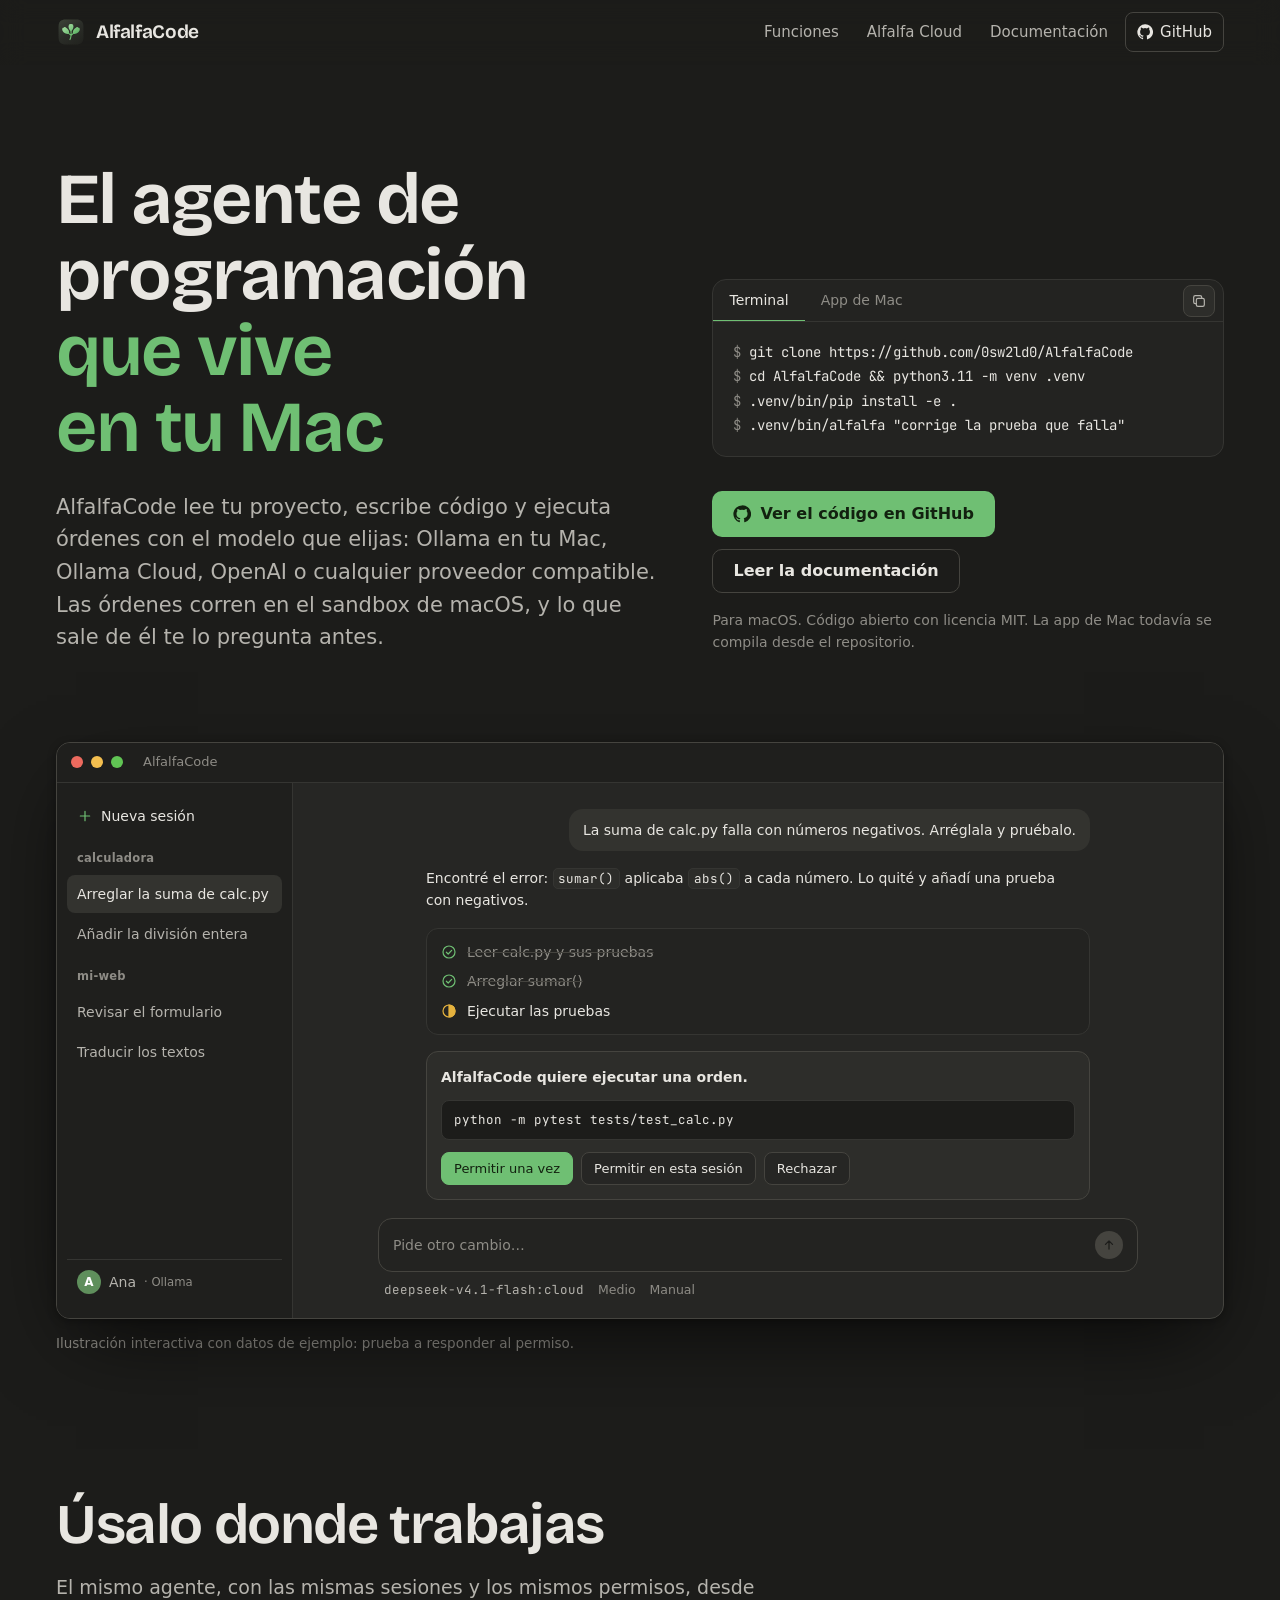
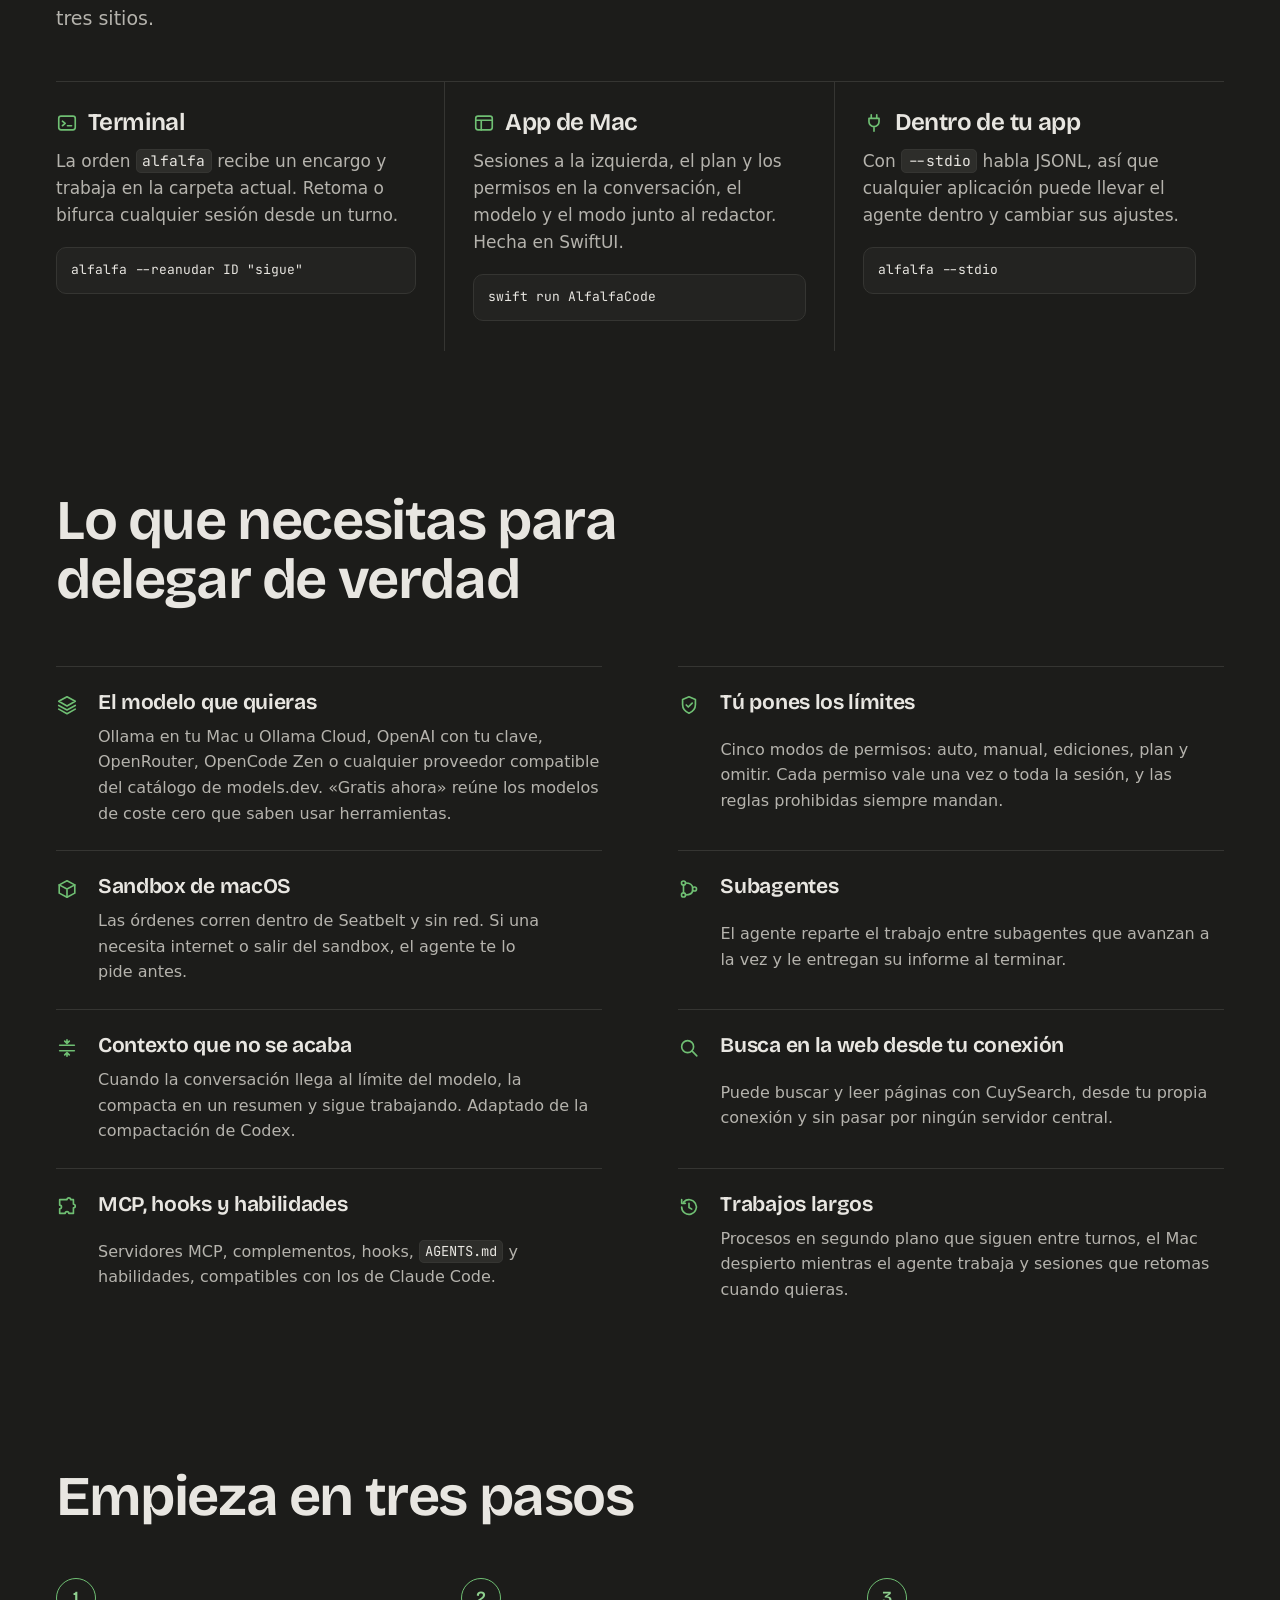
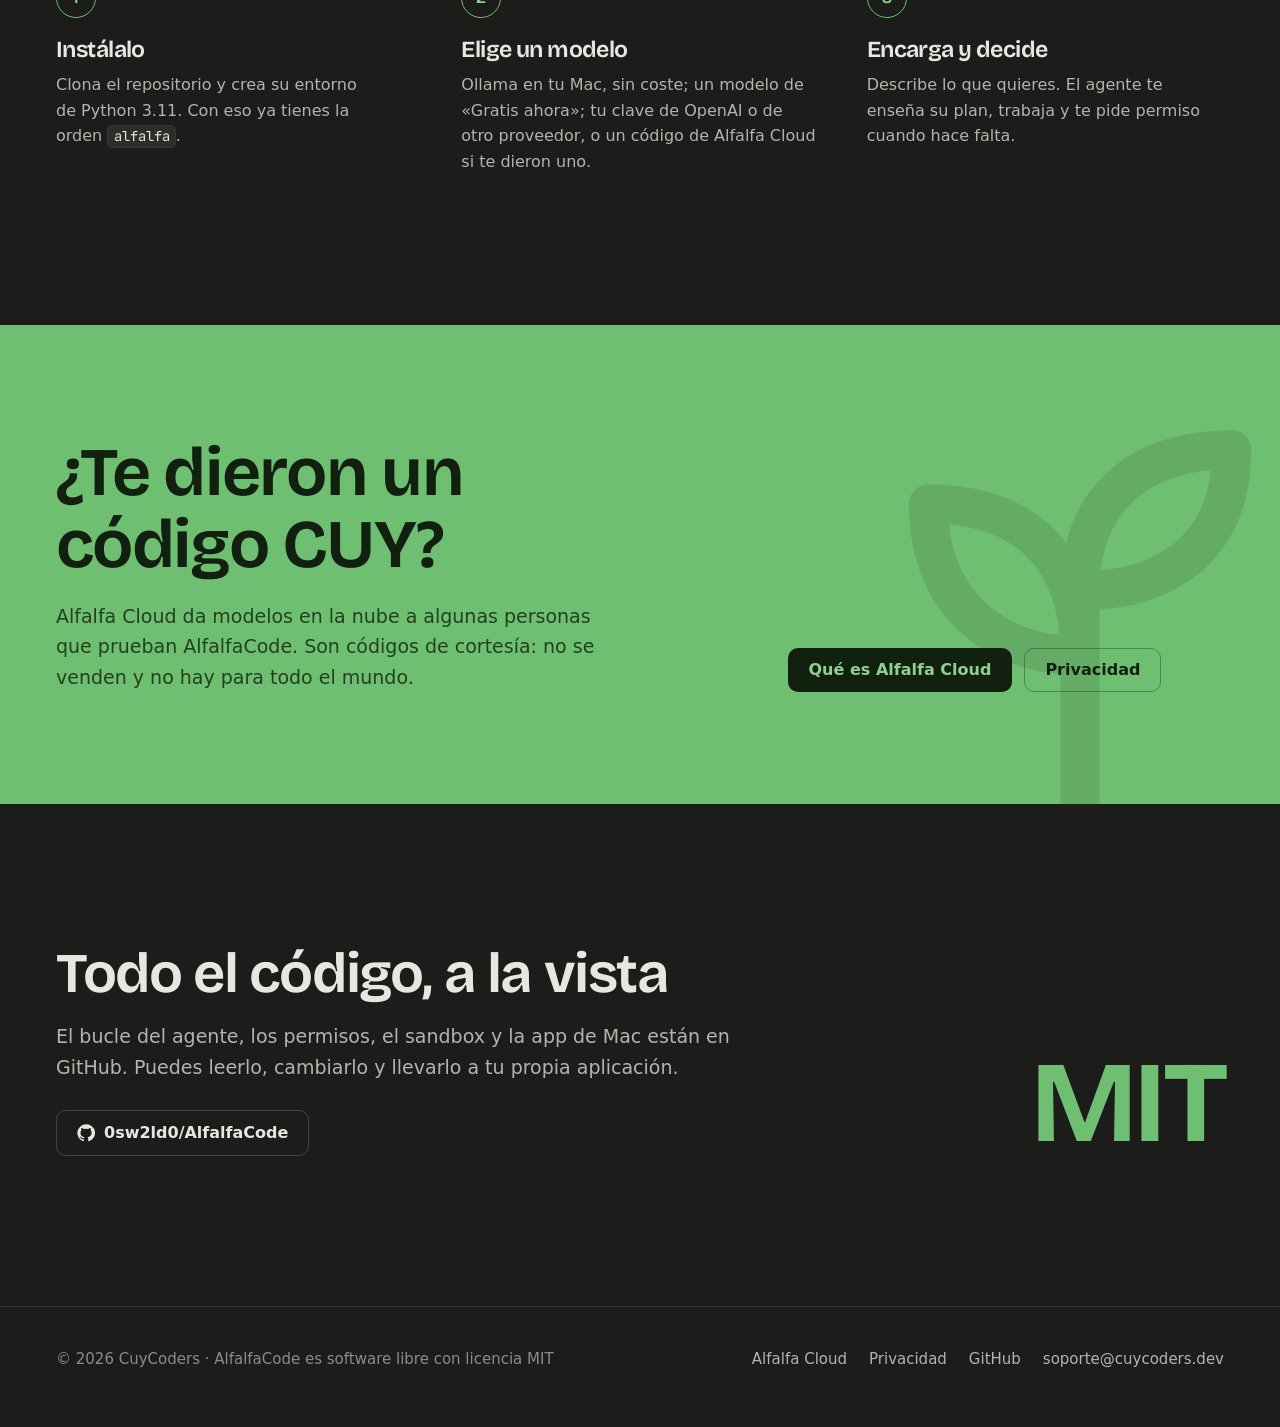
==== index.html @ 6a7c403c "Web de CuyCoders: AlfalfaCode, Alfalfa Cloud y su aviso de privacidad Co-Authored-By: Claude Opus 5." ====
<!doctype html>
<html lang="es">
<head>
<meta charset="utf-8">
<meta name="viewport" content="width=device-width, initial-scale=1">
<title>CuyCoders</title>
<meta http-equiv="refresh" content="0; url=/alfalfa/">
<link rel="canonical" href="https://cuycoders.dev/alfalfa/">
<link rel="icon" type="image/png" href="/assets/favicon.png">
<style>body{margin:0;background:#1c1c1a;color:#e8e6e1;font:17px/1.6 -apple-system,BlinkMacSystemFont,system-ui,sans-serif;display:grid;place-items:center;min-height:100vh}a{color:#8fd08f}</style>
</head>
<body><p>Te llevamos a <a href="/alfalfa/">AlfalfaCode</a>…</p></body>
</html>
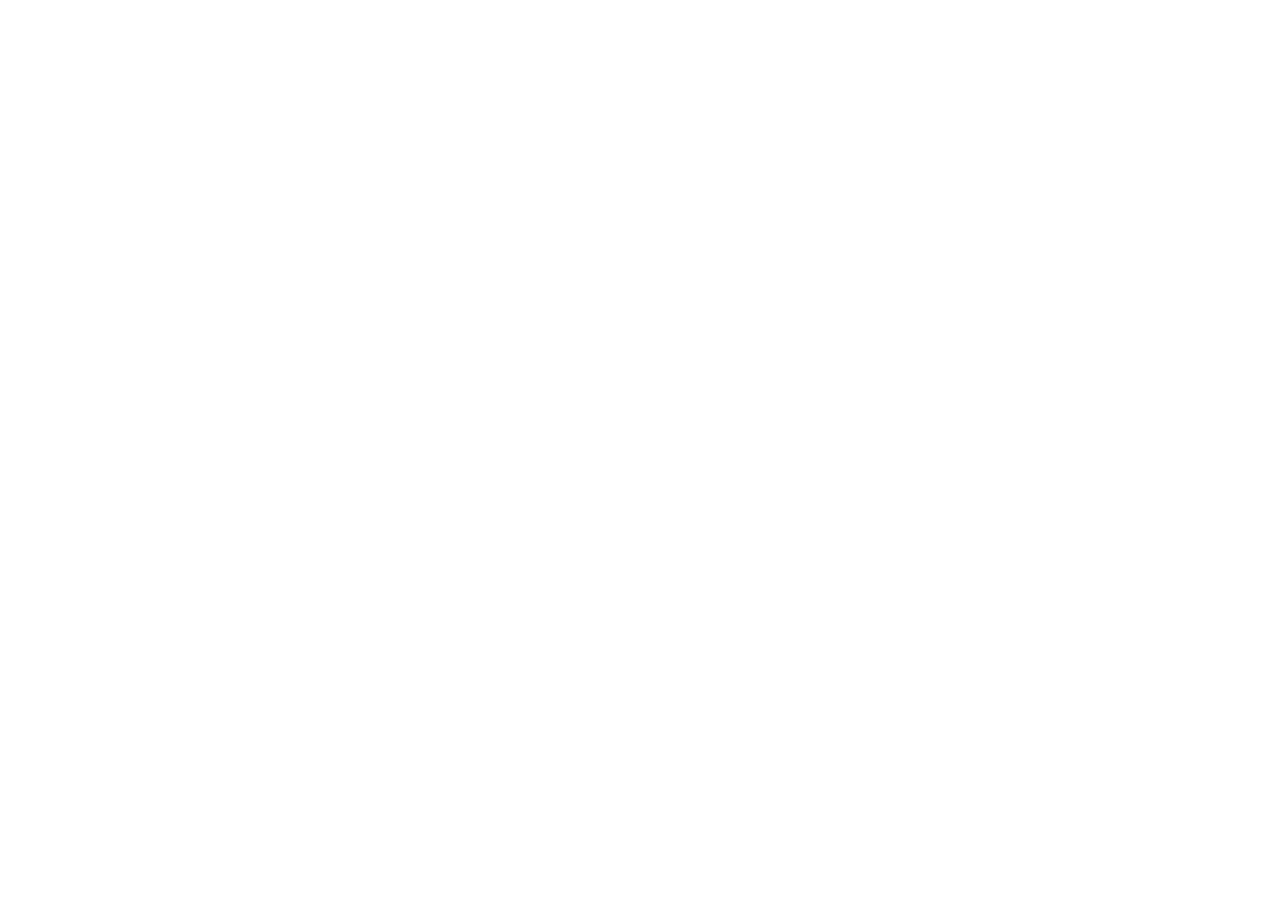
==== commit d5261266: "AlfalfaCode se muda a alfalfacode.cuycoders.dev /alfalfa/, /alfalfa/cloud/, /alfalfa/privacidad/ y l" ====
--- a/index.html
+++ b/index.html
@@ -2,12 +2,13 @@
 <html lang="es">
 <head>
 <meta charset="utf-8">
-<meta name="viewport" content="width=device-width, initial-scale=1">
 <title>CuyCoders</title>
-<meta http-equiv="refresh" content="0; url=/alfalfa/">
-<link rel="canonical" href="https://cuycoders.dev/alfalfa/">
-<link rel="icon" type="image/png" href="/assets/favicon.png">
-<style>body{margin:0;background:#1c1c1a;color:#e8e6e1;font:17px/1.6 -apple-system,BlinkMacSystemFont,system-ui,sans-serif;display:grid;place-items:center;min-height:100vh}a{color:#8fd08f}</style>
+<link rel="canonical" href="https://alfalfacode.cuycoders.dev/">
+<meta name="robots" content="noindex">
+<meta http-equiv="refresh" content="0; url=https://alfalfacode.cuycoders.dev/">
+<script>location.replace("https://alfalfacode.cuycoders.dev/" + location.hash);</script>
 </head>
-<body><p>Te llevamos a <a href="/alfalfa/">AlfalfaCode</a>…</p></body>
+<body>
+<p>AlfalfaCode se mudó a <a href="https://alfalfacode.cuycoders.dev/">https://alfalfacode.cuycoders.dev/</a>.</p>
+</body>
 </html>
